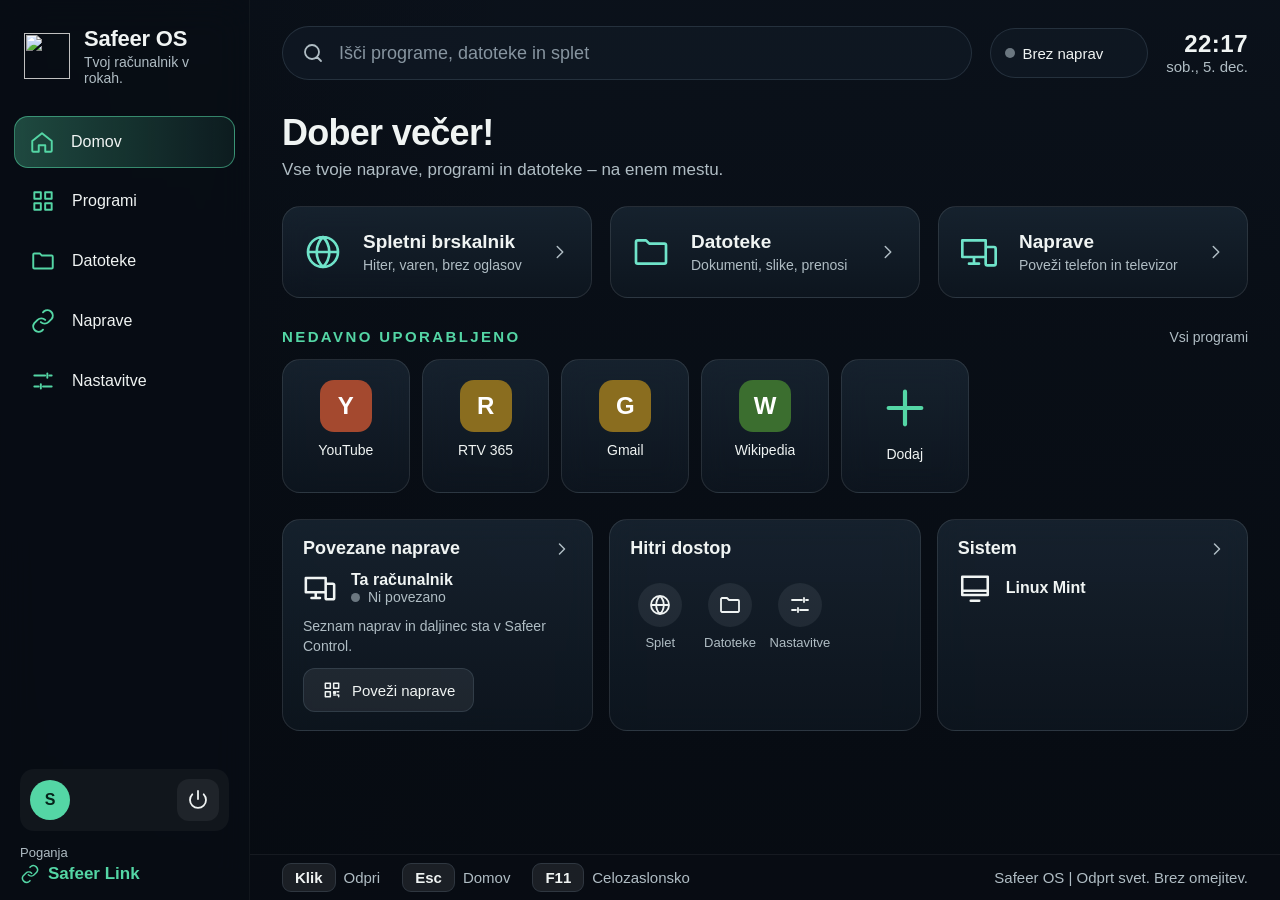
==== assets/os/index.html @ 9e91e218 "Safeer OS: samodejni preklop vhoda zvocne vrstice JBL (TV / Bluetooth) Dodatek (privzeto izklopljen," ====
<!DOCTYPE html>
<html lang="sl">
<head>
<meta charset="utf-8">
<meta http-equiv="Content-Security-Policy" content="default-src 'none'; img-src file: data:; style-src 'self' 'unsafe-inline'; script-src 'self'">
<title>Safeer OS</title>
<link rel="stylesheet" href="os.css">
</head>
<body>
<div id="ozadje"></div>
<div id="aplikacija">
  <aside id="stranska">
    <div class="znamka">
      <img src="znak.svg" alt="">
      <div><b>Safeer OS</b><span data-t="podnaslov"></span></div>
    </div>
    <nav id="meni">
      <button data-razdelek="domov" class="izbran"><svg data-ikona="domov"></svg><span data-t="domov"></span></button>
      <button data-razdelek="programi"><svg data-ikona="programi"></svg><span data-t="programi"></span></button>
      <button data-razdelek="datoteke"><svg data-ikona="mapa"></svg><span data-t="datoteke"></span></button>
      <button data-razdelek="naprave"><svg data-ikona="povezava"></svg><span data-t="naprave"></span></button>
      <button data-razdelek="nastavitve"><svg data-ikona="drsniki"></svg><span data-t="nastavitve"></span></button>
    </nav>
    <div class="stranska-dno">
      <div class="uporabnik">
        <div class="zacetnica" id="zacetnica">S</div>
        <div class="ime"><b id="imeUporabnika"></b><span id="imeRacunalnika"></span></div>
        <button class="gumb-ikona" id="gumbNapajanje" data-naslov="napajanje"><svg data-ikona="napajanje"></svg></button>
      </div>
      <div class="poganja"><span data-t="poganja"></span><b><svg data-ikona="povezava"></svg>Safeer Link</b></div>
    </div>
  </aside>

  <main id="glavno">
    <header id="vrh">
      <label class="iskanje">
        <svg data-ikona="isci"></svg>
        <input id="iskanje" type="text" autocomplete="off" spellcheck="false" data-ph="isci">
        <kbd data-t="tipkaj"></kbd>
      </label>
      <div class="presledek"></div>
      <button class="stanje" id="gumbStanje">
        <span id="stanjePovezava"><i class="pika siva"></i><span data-t="brezNaprav"></span></span>
        <span id="stanjeOmrezje"></span>
        <span id="stanjeZvok"></span>
        <span id="stanjeBaterija"></span>
      </button>
      <div class="ura"><b id="ura">--:--</b><span id="datum"></span></div>
    </header>

    <div id="vsebina">
      <!-- DOMOV -->
      <section class="razdelek viden" id="r-domov">
        <h1 id="pozdrav"></h1>
        <p data-t="pozdravPod"></p>
        <div class="velike">
          <button class="velika" id="kBrskalnik"><svg data-ikona="splet"></svg><div><b data-t="brskalnik"></b><span data-t="brskalnikPod"></span></div><svg class="puscica" data-ikona="desno"></svg></button>
          <button class="velika" data-pojdi="datoteke"><svg data-ikona="mapa"></svg><div><b data-t="datoteke"></b><span data-t="datotekePod"></span></div><svg class="puscica" data-ikona="desno"></svg></button>
          <button class="velika" data-pojdi="naprave"><svg data-ikona="naprave"></svg><div><b data-t="naprave"></b><span id="kNapravePod" data-t="napravePodNov"></span></div><svg class="puscica" data-ikona="desno"></svg></button>
        </div>
        <h2><span data-t="nedavnoUporabljeno"></span><button class="dodatno" data-pojdi="programi" data-t="vsiProgrami"></button></h2>
        <div class="vrsta-plosc" id="domaciProgrami"></div>
        <div id="blokOkna" hidden>
          <h2><span data-t="odprtoZdaj"></span></h2>
          <div class="okna" id="okna"></div>
        </div>
        <div class="plosce">
          <div class="plosca-dom">
            <button class="glava-plosce" data-pojdi="naprave"><b data-t="povezaneNaprave"></b><svg data-ikona="desno"></svg></button>
            <div class="vrstica-naprave"><svg data-ikona="naprave"></svg><div><b data-t="taRacunalnik"></b><span id="domNapravaStanje"><i class="pika siva"></i><span data-t="niPovezano"></span></span></div></div>
            <p class="drobno" id="domNapraveOpis" data-t="napraveVControl"></p>
            <button class="gumb" id="domControl"><svg data-ikona="qr"></svg><span id="domControlBesedilo" data-t="poveziNaprave"></span></button>
          </div>
          <div class="plosca-dom">
            <div class="glava-plosce"><b data-t="hitriDostop"></b></div>
            <div class="hitri" id="hitriDostop"></div>
          </div>
          <div class="plosca-dom">
            <button class="glava-plosce" data-pojdi="nastavitve"><b data-t="sistem"></b><svg data-ikona="desno"></svg></button>
            <div class="sistem-vrstica"><svg data-ikona="namizje"></svg><div><b id="sistemIme">Linux Mint</b><span id="sistemRacunalnik"></span></div></div>
            <dl class="sistem-podatki" id="sistemPodatki"></dl>
          </div>
        </div>
        <div id="blokNedavne" hidden>
          <h2><span data-t="nedavneDatoteke"></span><button class="dodatno" data-pojdi="datoteke" data-t="vseDatoteke"></button></h2>
          <div class="vrstice" id="nedavneDomov"></div>
        </div>
      </section>

      <!-- PROGRAMI -->
      <section class="razdelek" id="r-programi">
        <h1 data-t="programi"></h1>
        <p id="programiPod"></p>
        <div class="filtri" id="filtri"></div>
        <div class="mreza" id="vsiProgrami"></div>
      </section>

      <!-- DATOTEKE -->
      <section class="razdelek" id="r-datoteke">
        <h1 data-t="datoteke"></h1>
        <p data-t="datotekeOpis"></p>
        <div class="datoteke-postavitev">
          <div class="mape-seznam" id="mapeSeznam"></div>
          <div>
            <div class="drobtine" id="drobtine"></div>
            <div class="vrstice" id="vsebinaMape"></div>
          </div>
        </div>
      </section>

      <!-- NAPRAVE -->
      <section class="razdelek" id="r-naprave">
        <h1 data-t="naprave"></h1>
        <p data-t="napraveOpis"></p>
        <div class="panel">
          <h3><i class="pika siva" id="napravePika"></i><span id="napraveNaslov"></span></h3>
          <p id="napraveBesedilo"></p>
          <div class="gumbi-naprav">
            <button class="gumb glavni" id="gumbControl"><svg data-ikona="qr"></svg><span id="gumbControlBesedilo"></span></button>
            <button class="gumb" id="gumbNovaNaprava" hidden><svg data-ikona="plus"></svg><span data-t="poveziNovoNapravo"></span></button>
            <button class="gumb" id="gumbOdjava" hidden><svg data-ikona="odjava"></svg><span id="gumbOdjavaBesedilo"></span></button>
          </div>
        </div>
        <div class="hitre zaupanje" id="blokZaupanje" hidden>
          <button class="stikalo" id="stikaloZaupaj" role="switch" aria-checked="false"><svg data-ikona="scit"></svg><div><span data-t="zaupajRacunalniku"></span><small id="zaupajPod"></small></div><i></i></button>
        </div>
        <div class="zmoznosti">
          <div class="zmoznost"><svg data-ikona="poslji"></svg><span data-t="zmoznost1"></span></div>
          <div class="zmoznost"><svg data-ikona="zaslon"></svg><span data-t="zmoznost2"></span></div>
          <div class="zmoznost"><svg data-ikona="daljinec"></svg><span data-t="zmoznost3"></span></div>
          <div class="zmoznost"><svg data-ikona="programi"></svg><span data-t="zmoznost4"></span></div>
        </div>
      </section>

      <!-- OMREZJE (iz Nastavitev in iz vrstice stanja) -->
      <section class="razdelek" id="r-omrezje">
        <button class="gumb nazaj" id="gumbOmrezjeNazaj"><svg data-ikona="nazaj"></svg><span data-t="nastavitve"></span></button>
        <h1 data-t="o_omrezje"></h1>
        <p data-t="omrezjeOpis"></p>
        <h2 data-t="trenutnaPovezava"></h2>
        <div class="vrstice" id="omrezjeTrenutno"></div>
        <div class="hitre omrezje-stikala">
          <button class="stikalo" id="stikaloWifiOmrezje" role="switch" aria-checked="false"><svg data-ikona="wifi"></svg><div><span>Wi-Fi</span><small id="omrezjeStanje"></small></div><i></i></button>
        </div>
        <div id="blokWifi" hidden>
          <h2><span data-t="wifiOmrezja"></span><button class="dodatno" id="gumbOmrezjeOsvezi" data-t="osvezi"></button></h2>
          <div class="vrstice" id="omrezjaSeznam"></div>
        </div>
        <div id="blokShranjene" hidden>
          <h2 data-t="shranjenePovezave"></h2>
          <div class="vrstice" id="omrezjaShranjena"></div>
        </div>
        <button class="stikalo napredno" id="gumbOmrezjeNapredno" hidden><svg data-ikona="drsniki"></svg><div><span data-t="napredno"></span><small data-t="naprednoPod"></small></div></button>
      </section>

      <!-- ZVOK (iz Nastavitev, iz vrstice stanja in z desnim klikom na zvocnik v vrstici) -->
      <section class="razdelek" id="r-zvok">
        <button class="gumb nazaj" id="gumbZvokNazaj"><svg data-ikona="nazaj"></svg><span data-t="nastavitve"></span></button>
        <h1 data-t="m_sound"></h1>
        <p data-t="zvokOpis"></p>
        <h2 data-t="zvokIzhod"></h2>
        <div class="vrstice zvok-izbira" id="zvokIzhodi"></div>
        <div class="zvok-glasnost" id="zvokGlasnostIzhoda"></div>
        <div id="blokZvokLink">
          <h2><span data-t="zvokNaNapravi"></span></h2>
          <p class="drobno" data-t="zvokNaNapraviOpis"></p>
          <div class="vrstice zvok-izbira" id="zvokLink"></div>
          <div class="zvok-jbl" id="zvokJbl"></div>
        </div>
        <div id="blokZvokProgrami" hidden>
          <h2 data-t="zvokProgrami"></h2>
          <div class="vrstice" id="zvokProgrami"></div>
        </div>
        <div id="blokZvokVhod" hidden>
          <h2 data-t="zvokVhod"></h2>
          <div class="vrstice zvok-izbira" id="zvokVhodi"></div>
          <div class="zvok-glasnost" id="zvokGlasnostVhoda"></div>
        </div>
        <button class="stikalo napredno" id="gumbZvokNapredno" hidden><svg data-ikona="drsniki"></svg><div><span data-t="napredno"></span><small data-t="zvokNaprednoPod"></small></div></button>
      </section>

      <!-- NASTAVITVE -->
      <section class="razdelek" id="r-nastavitve">
        <h1 data-t="nastavitve"></h1>
        <p data-t="nastavitveOpis"></p>
        <h2 data-t="hitreNastavitve"></h2>
        <div class="hitre" id="hitreNastavitve"></div>
        <h2>Safeer OS</h2>
        <div class="hitre">
          <button class="stikalo" id="stikaloCelozaslonsko" role="switch" aria-checked="true"><svg data-ikona="celozaslonsko"></svg><div><span data-t="celozaslonsko"></span><small data-t="celozaslonskoPod"></small></div><i></i></button>
          <button class="stikalo" id="gumbNamizje"><svg data-ikona="namizje"></svg><div><span data-t="pokaziNamizje"></span><small data-t="pokaziNamizjePod"></small></div></button>
          <button class="stikalo" id="stikaloSamozagon" role="switch" aria-checked="false"><svg data-ikona="ponovno"></svg><div><span data-t="samozagon"></span><small data-t="samozagonPod"></small></div><i></i></button>
          <button class="stikalo" id="gumbNazajVMint"><svg data-ikona="odjava"></svg><div><span data-t="nazajVMint"></span><small data-t="nazajVMintPod"></small></div></button>
        </div>
        <div id="skupineNastavitev"></div>
        <p class="o-sistemu" id="oSistemu"></p>
      </section>
    </div>

    <footer id="noga">
      <span><kbd data-t="tipkaKlik"></kbd><span data-t="odpri"></span></span>
      <span><kbd>Esc</kbd><span data-t="domov"></span></span>
      <span><kbd>F11</kbd><span data-t="celozaslonsko"></span></span>
      <span class="podpis" data-t="podpis"></span>
    </footer>
  </main>
</div>

<!-- Iskanje -->
<div class="sloj" id="slojIskanje"><div class="tancica"></div><div class="plosca zadetki" id="zadetki"></div></div>
<!-- Hitre nastavitve -->
<div class="sloj" id="slojHitro"><div class="tancica"></div><div class="plosca" id="hitro"></div></div>
<!-- Napajanje -->
<div class="sloj" id="slojNapajanje"><div class="tancica"></div><div class="plosca" id="napajanje"></div></div>
<!-- Dodaj spletno aplikacijo -->
<div class="sloj" id="slojDodaj"><div class="tancica"></div>
  <form class="plosca" id="obrazecDodaj">
    <h3 data-t="dodajSpletno"></h3>
    <input id="dodajIme" data-ph="imeAplikacije" maxlength="40">
    <input id="dodajNaslov" data-ph="naslovAplikacije" maxlength="300">
    <p class="drobno" data-t="dodajNamig"></p>
    <div class="gumbi"><button type="button" class="gumb" id="dodajPreklici" data-t="preklici"></button><button type="submit" class="gumb glavni" data-t="dodaj"></button></div>
  </form>
</div>
<!-- Nazaj v Linux Mint -->
<div class="sloj" id="slojMint"><div class="tancica"></div>
  <div class="plosca">
    <h3 data-t="nazajVMint"></h3>
    <p class="drobno" data-t="nazajOpis"></p>
    <div class="gumbi">
      <button type="button" class="gumb" id="mintPreklici" data-t="preklici"></button>
      <button type="button" class="gumb" id="mintZaStalno" data-t="zaStalno"></button>
      <button type="button" class="gumb glavni" id="mintSamoTokrat" data-t="samoTokrat"></button>
    </div>
  </div>
</div>
<div id="obvestilo"></div>
<script src="besedila.js"></script>
<script src="os.js"></script>
</body>
</html>
---- assets/os/os.css ----
/* Safeer OS za racunalnik - isti videz kot Safeer OS na televizorju (temno, meta zelena). */
:root {
  --ozadje: #090d15;
  --stranska: rgba(9, 13, 21, .86);
  --kartica: rgba(17, 25, 36, .78);
  --kartica-poudarek: rgba(27, 42, 51, .92);
  --rob: rgba(120, 140, 160, .22);
  --besedilo: #f0f4f3;
  --medlo: #b0bdc4;
  --zelena: #54d6a5;
  --zelena-temna: #06231a;
  --rdeca: #ff6b6b;
  --polmer: 18px;
  --senca: 0 18px 40px rgba(0, 0, 0, .35);
}
* { box-sizing: border-box; }
html, body { margin: 0; height: 100%; overflow: hidden; }
body {
  background: var(--ozadje);
  color: var(--besedilo);
  font-family: "Inter", "Ubuntu", "Noto Sans", "Cantarell", sans-serif;
  font-size: 16px;
  -webkit-user-select: none;
  user-select: none;
}
button { font: inherit; color: inherit; background: none; border: 0; padding: 0; cursor: pointer; }
input { font: inherit; color: inherit; }
svg { width: 24px; height: 24px; fill: none; stroke: currentColor; stroke-width: 1.8; stroke-linecap: round; stroke-linejoin: round; flex: none; }
:focus-visible { outline: 2px solid var(--zelena); outline-offset: 2px; }

/* Ozadje: slika namizja uporabnika pod temno tancico, da je vse berljivo. */
#ozadje {
  position: fixed; inset: 0; background: #0d1520 center / cover no-repeat;
  transform: scale(1.02);
}
#ozadje::after {
  content: ""; position: absolute; inset: 0;
  background: linear-gradient(100deg, rgba(9, 13, 21, .92) 0%, rgba(9, 13, 21, .72) 45%, rgba(9, 13, 21, .6) 100%);
}

#aplikacija { position: relative; display: grid; grid-template-columns: 300px 1fr; height: 100vh; }

/* ------------------------------------------------------------------ levi meni */
#stranska {
  display: flex; flex-direction: column; padding: 34px 22px 22px;
  background: var(--stranska); border-right: 1px solid rgba(255, 255, 255, .04);
}
.znamka { display: flex; gap: 14px; align-items: center; padding: 0 10px 30px; }
.znamka img { width: 56px; height: 56px; }
.znamka b { display: block; font-size: 26px; letter-spacing: -.01em; }
.znamka span { display: block; color: var(--medlo); font-size: 14px; margin-top: 2px; }
nav { display: flex; flex-direction: column; gap: 6px; }
nav button {
  display: flex; align-items: center; gap: 16px; padding: 14px 18px; border-radius: 14px;
  font-size: 18px; color: var(--besedilo); border: 2px solid transparent; text-align: left;
}
nav button svg { color: var(--zelena); width: 26px; height: 26px; }
nav button:hover { background: rgba(255, 255, 255, .05); }
nav button.izbran { background: var(--kartica-poudarek); border-color: var(--zelena); }
.stranska-dno { margin-top: auto; display: flex; flex-direction: column; gap: 14px; padding: 0 6px; }
.uporabnik { display: flex; align-items: center; gap: 12px; padding: 10px; border-radius: 14px; background: rgba(255, 255, 255, .04); }
.uporabnik .zacetnica {
  width: 40px; height: 40px; border-radius: 50%; display: grid; place-items: center;
  background: var(--zelena); color: var(--zelena-temna); font-weight: 700;
}
.uporabnik .ime { flex: 1; min-width: 0; }
.uporabnik .ime b { display: block; font-size: 15px; overflow: hidden; text-overflow: ellipsis; white-space: nowrap; }
.uporabnik .ime span { display: block; font-size: 12px; color: var(--medlo); overflow: hidden; text-overflow: ellipsis; white-space: nowrap; }
.gumb-ikona {
  width: 42px; height: 42px; border-radius: 12px; display: grid; place-items: center;
  background: rgba(255, 255, 255, .06);
}
.gumb-ikona:hover { background: rgba(255, 255, 255, .12); }
.poganja { color: var(--medlo); font-size: 13px; }
.poganja b { display: flex; align-items: center; gap: 8px; color: var(--zelena); font-size: 17px; margin-top: 4px; }
.poganja svg { width: 20px; height: 20px; }

/* ------------------------------------------------------------------ glavni del */
#glavno { display: flex; flex-direction: column; min-width: 0; min-height: 0; }
#vrh { display: flex; align-items: center; gap: 18px; padding: 26px 48px 10px; }
.iskanje {
  flex: 1 1 auto; max-width: 760px; display: flex; align-items: center; gap: 12px; height: 54px; padding: 0 18px;
  border-radius: 27px; background: rgba(17, 25, 36, .82); border: 1px solid var(--rob);
}
.iskanje:focus-within { border-color: var(--zelena); }
.iskanje svg { color: var(--medlo); }
.iskanje input { flex: 1; background: none; border: 0; outline: 0; font-size: 18px; min-width: 0; }
.iskanje input::placeholder { color: #8795a0; }
.iskanje kbd { color: #7f8c96; font-size: 12px; font-family: inherit; border: 1px solid var(--rob); border-radius: 6px; padding: 2px 6px; }
.presledek { display: none; }
#vrh .stanje { margin-left: auto; }
.stanje {
  display: flex; align-items: center; gap: 14px; height: 50px; padding: 0 18px; border-radius: 25px;
  background: rgba(17, 25, 36, .82); border: 1px solid var(--rob); font-size: 15px;
}
.stanje:hover { border-color: var(--zelena); }
.stanje span { display: flex; align-items: center; gap: 7px; white-space: nowrap; }
.stanje svg { width: 20px; height: 20px; color: var(--zelena); }
.stanje .pika { width: 10px; height: 10px; border-radius: 50%; background: var(--zelena); }
.stanje .pika.siva { background: #6b7780; }
.ura { text-align: right; line-height: 1.15; min-width: 120px; }
.ura b { display: block; font-size: 30px; font-weight: 700; letter-spacing: .02em; }
.ura span { color: var(--medlo); font-size: 15px; }

#vsebina { flex: 1; overflow-y: auto; padding: 14px 48px 36px; scroll-behavior: smooth; }
#vsebina::-webkit-scrollbar { width: 10px; }
#vsebina::-webkit-scrollbar-thumb { background: rgba(255, 255, 255, .12); border-radius: 5px; }
.razdelek { display: none; animation: pojav .18s ease-out; }
.razdelek.viden { display: block; }
@keyframes pojav { from { opacity: 0; transform: translateY(6px); } to { opacity: 1; transform: none; } }

h1 { font-size: 46px; margin: 8px 0 6px; letter-spacing: -.02em; }
h1 + p { color: var(--medlo); font-size: 20px; margin: 0 0 26px; }
h2 {
  font-size: 15px; letter-spacing: .16em; text-transform: uppercase; color: var(--zelena);
  margin: 30px 0 14px; font-weight: 600; display: flex; align-items: center; gap: 12px;
}
h2 .dodatno { margin-left: auto; letter-spacing: 0; text-transform: none; font-size: 14px; color: var(--medlo); font-weight: 400; }
h2 .dodatno:hover { color: var(--besedilo); }

/* Velike kartice (kot na televizorju) */
.velike { display: grid; grid-template-columns: repeat(3, minmax(0, 1fr)); gap: 18px; }
.velika {
  display: flex; align-items: center; gap: 20px; padding: 24px 26px; min-height: 112px; text-align: left;
  border-radius: var(--polmer); background: var(--kartica); border: 1px solid var(--rob);
  backdrop-filter: blur(6px);
}
.velika:hover, .velika:focus-visible { background: var(--kartica-poudarek); border-color: var(--zelena); outline: 0; }
.velika svg { width: 52px; height: 52px; color: var(--zelena); stroke-width: 1.6; }
.velika div { flex: 1; min-width: 0; }
.velika b { display: block; font-size: 23px; }
.velika span { display: block; color: var(--medlo); font-size: 16px; margin-top: 4px; }
.velika .puscica { width: 22px; height: 22px; color: var(--medlo); }

/* Ploscice programov */
.mreza { display: grid; grid-template-columns: repeat(auto-fill, minmax(150px, 1fr)); gap: 14px; }
.ploscica {
  position: relative; display: flex; flex-direction: column; align-items: center; justify-content: center; gap: 12px;
  height: 150px; padding: 14px 10px; border-radius: var(--polmer); background: var(--kartica); border: 1px solid var(--rob);
  text-align: center;
}
.ploscica:hover, .ploscica:focus-visible { background: var(--kartica-poudarek); border-color: var(--zelena); outline: 0; }
.ploscica img, .ploscica .crka { width: 64px; height: 64px; }
.ploscica .crka {
  display: grid; place-items: center; border-radius: 16px; font-size: 30px; font-weight: 700; color: #fff;
}
.ploscica .ime {
  font-size: 15px; line-height: 1.25; max-width: 100%; overflow: hidden; display: -webkit-box;
  -webkit-line-clamp: 2; -webkit-box-orient: vertical;
}
.ploscica .pripni {
  position: absolute; top: 8px; right: 8px; width: 30px; height: 30px; border-radius: 9px;
  display: none; place-items: center; background: rgba(0, 0, 0, .35); color: var(--medlo);
}
.ploscica .pripni svg { width: 17px; height: 17px; }
.ploscica:hover .pripni { display: grid; }
.ploscica .pripni.pripet { display: grid; color: var(--zelena); }
.ploscica .pripni.pripet svg { fill: currentColor; }
.ploscica .pripni:hover { color: var(--besedilo); background: rgba(0, 0, 0, .55); }
.ploscica.dodaj svg { width: 56px; height: 56px; color: var(--zelena); }
.ploscica .odstrani { position: absolute; top: 8px; right: 8px; display: none; }
.ploscica:hover .odstrani { display: grid; }

/* Odprta okna */
.okna { display: flex; gap: 12px; overflow-x: auto; padding-bottom: 6px; }
.okno {
  display: flex; align-items: center; gap: 12px; min-width: 240px; max-width: 320px; padding: 12px 14px;
  border-radius: 14px; background: var(--kartica); border: 1px solid var(--rob); text-align: left;
}
.okno:hover { border-color: var(--zelena); background: var(--kartica-poudarek); }
.okno img, .okno .crka { width: 36px; height: 36px; border-radius: 8px; flex: none; }
.okno .crka { display: grid; place-items: center; background: #26394a; font-weight: 700; }
.okno div { flex: 1; min-width: 0; }
.okno b { display: block; font-size: 15px; white-space: nowrap; overflow: hidden; text-overflow: ellipsis; }
.okno span { display: block; font-size: 13px; color: var(--medlo); white-space: nowrap; overflow: hidden; text-overflow: ellipsis; }
.okno .zapri { width: 30px; height: 30px; border-radius: 8px; display: grid; place-items: center; color: var(--medlo); }
.okno .zapri:hover { background: rgba(255, 107, 107, .2); color: var(--rdeca); }
.okno .zapri svg { width: 18px; height: 18px; }

/* Seznam datotek */
.vrstice { display: flex; flex-direction: column; gap: 6px; }
.vrstica {
  display: flex; align-items: center; gap: 14px; padding: 11px 16px; border-radius: 12px; text-align: left;
  background: var(--kartica); border: 1px solid transparent;
}
.vrstica:hover, .vrstica:focus-visible { border-color: var(--zelena); background: var(--kartica-poudarek); outline: 0; }
.vrstica svg { color: var(--zelena); }
.vrstica .ime { flex: 1; min-width: 0; overflow: hidden; text-overflow: ellipsis; white-space: nowrap; }
.vrstica .pod { color: var(--medlo); font-size: 14px; white-space: nowrap; }
.vrstica .pod.pot { max-width: 40%; overflow: hidden; text-overflow: ellipsis; }
.datoteke-postavitev { display: grid; grid-template-columns: 250px 1fr; gap: 22px; align-items: start; }
.mape-seznam { display: flex; flex-direction: column; gap: 4px; position: sticky; top: 0; }
.mape-seznam button { display: flex; align-items: center; gap: 12px; padding: 11px 14px; border-radius: 12px; text-align: left; }
.mape-seznam button:hover { background: rgba(255, 255, 255, .06); }
.mape-seznam button.izbran { background: var(--kartica-poudarek); color: var(--zelena); }
.mape-seznam svg { color: var(--zelena); }
.drobtine { display: flex; align-items: center; gap: 6px; flex-wrap: wrap; margin-bottom: 14px; }
.drobtine button { padding: 6px 10px; border-radius: 8px; color: var(--medlo); }
.drobtine button:hover { background: rgba(255, 255, 255, .06); color: var(--besedilo); }
.drobtine button:last-of-type { color: var(--besedilo); font-weight: 600; }
.drobtine .loc { color: #5d6a74; }
.drobtine .desno { margin-left: auto; display: flex; gap: 8px; }
.gumb {
  display: inline-flex; align-items: center; gap: 10px; height: 44px; padding: 0 18px; border-radius: 12px;
  background: rgba(255, 255, 255, .07); border: 1px solid var(--rob); font-size: 15px;
}
.gumb:hover { border-color: var(--zelena); }
.gumb.glavni { background: var(--zelena); color: var(--zelena-temna); border-color: var(--zelena); font-weight: 600; }
.gumb.glavni:hover { filter: brightness(1.08); }
.gumb svg { width: 20px; height: 20px; }
.prazno { color: var(--medlo); padding: 26px 4px; }

/* Filtri (skupine programov) */
.filtri { display: flex; gap: 8px; flex-wrap: wrap; margin: 4px 0 20px; }
.filtri button { padding: 9px 16px; border-radius: 20px; background: rgba(255, 255, 255, .06); border: 1px solid transparent; font-size: 15px; }
.filtri button:hover { border-color: var(--rob); }
.filtri button.izbran { background: var(--zelena); color: var(--zelena-temna); font-weight: 600; }
.filtri button span { opacity: .65; margin-left: 6px; }

/* Naprave */
.panel {
  padding: 30px 32px; border-radius: 22px; background: var(--kartica); border: 1px solid var(--rob); max-width: 980px;
}
.panel h3 { font-size: 28px; margin: 0 0 10px; display: flex; align-items: center; gap: 14px; }
.panel h3 .pika { width: 14px; height: 14px; border-radius: 50%; background: var(--zelena); box-shadow: 0 0 0 6px rgba(84, 214, 165, .15); }
.panel h3 .pika.siva { background: #6b7780; box-shadow: none; }
.panel p { color: var(--medlo); font-size: 17px; line-height: 1.5; margin: 0 0 22px; max-width: 760px; }
.zmoznosti { display: grid; grid-template-columns: repeat(2, minmax(0, 1fr)); gap: 12px; margin: 22px 0 0; max-width: 980px; }
.zmoznost { display: flex; align-items: center; gap: 14px; padding: 16px 18px; border-radius: 14px; background: rgba(17, 25, 36, .6); border: 1px solid var(--rob); }
.zmoznost svg { color: var(--zelena); width: 30px; height: 30px; }

/* Nastavitve */
.hitre { display: grid; grid-template-columns: repeat(2, minmax(0, 1fr)); gap: 14px; max-width: 1100px; }
.drsnik {
  display: flex; align-items: center; gap: 16px; padding: 18px 20px; border-radius: 16px; background: var(--kartica); border: 1px solid var(--rob);
}
.drsnik svg { color: var(--zelena); }
.drsnik label { min-width: 150px; }
.drsnik input[type=range] { flex: 1; accent-color: var(--zelena); height: 6px; }
.drsnik output { width: 48px; text-align: right; color: var(--medlo); }
.stikalo {
  display: flex; align-items: center; gap: 16px; padding: 18px 20px; border-radius: 16px; background: var(--kartica);
  border: 1px solid var(--rob); text-align: left; width: 100%;
}
.stikalo:hover { border-color: var(--zelena); }
.stikalo svg { color: var(--zelena); }
.stikalo div { flex: 1; }
.stikalo small { display: block; color: var(--medlo); font-size: 14px; margin-top: 3px; }
.stikalo i {
  width: 50px; height: 28px; border-radius: 14px; background: #3a4650; position: relative; flex: none; transition: background .15s;
}
.stikalo i::after {
  content: ""; position: absolute; top: 3px; left: 3px; width: 22px; height: 22px; border-radius: 50%; background: #fff; transition: left .15s;
}
.stikalo[aria-checked=true] i { background: var(--zelena); }
.stikalo[aria-checked=true] i::after { left: 25px; }
.nastavitve-mreza { display: grid; grid-template-columns: repeat(auto-fill, minmax(210px, 1fr)); gap: 12px; }
.nastavitev {
  display: flex; align-items: center; gap: 14px; padding: 16px 18px; border-radius: 14px; background: var(--kartica);
  border: 1px solid var(--rob); text-align: left; min-height: 64px;
}
.nastavitev:hover, .nastavitev:focus-visible { border-color: var(--zelena); background: var(--kartica-poudarek); outline: 0; }
.nastavitev svg { color: var(--zelena); }
.o-sistemu { color: var(--medlo); margin-top: 30px; font-size: 14px; }

/* Noga */
#noga {
  display: flex; align-items: center; gap: 22px; padding: 14px 48px; border-top: 1px solid rgba(255, 255, 255, .06);
  background: rgba(9, 13, 21, .7); color: var(--medlo); font-size: 15px;
}
#noga kbd {
  font-family: inherit; color: var(--besedilo); font-weight: 600; padding: 5px 12px; margin-right: 8px;
  border-radius: 9px; background: rgba(255, 255, 255, .08); border: 1px solid var(--rob);
}
#noga .podpis { margin-left: auto; }

/* Prekrivni sloji: iskanje, hitre nastavitve, napajanje */
.sloj { position: fixed; inset: 0; display: none; z-index: 10; }
.sloj.viden { display: block; }
.sloj .tancica { position: absolute; inset: 0; background: rgba(4, 7, 12, .55); }
.plosca {
  position: absolute; background: rgba(14, 21, 31, .97); border: 1px solid var(--rob); border-radius: 20px;
  box-shadow: var(--senca); padding: 20px;
}
#slojIskanje .plosca { left: 348px; top: 92px; width: min(760px, calc(100vw - 400px)); max-height: calc(100vh - 140px); overflow-y: auto; padding: 14px; }
.zadetki h4 { margin: 12px 8px 8px; font-size: 13px; letter-spacing: .12em; text-transform: uppercase; color: var(--zelena); }
.zadetek {
  display: flex; align-items: center; gap: 14px; width: 100%; padding: 10px 12px; border-radius: 12px; text-align: left;
}
.zadetek img, .zadetek .crka { width: 36px; height: 36px; border-radius: 8px; flex: none; }
.zadetek .crka { display: grid; place-items: center; font-weight: 700; }
.zadetek svg { color: var(--zelena); width: 28px; height: 28px; margin: 0 4px; }
.zadetek > div:not(.crka) { flex: 1; min-width: 0; }
.zadetek b { display: block; font-weight: 500; white-space: nowrap; overflow: hidden; text-overflow: ellipsis; }
.zadetek span { display: block; color: var(--medlo); font-size: 13px; white-space: nowrap; overflow: hidden; text-overflow: ellipsis; }
.zadetek:hover, .zadetek.aktiven { background: var(--kartica-poudarek); }
.zadetek.aktiven { box-shadow: inset 3px 0 0 var(--zelena); }
#slojHitro .plosca { right: 48px; top: 92px; width: 420px; display: flex; flex-direction: column; gap: 12px; }
#slojHitro .drsnik, #slojHitro .stikalo { padding: 14px 16px; }
#slojHitro .drsnik label { min-width: 0; display: none; }
.hitro-mreza { display: grid; grid-template-columns: 1fr 1fr; gap: 10px; }
.hitro-mreza .stikalo { flex-direction: column; align-items: flex-start; gap: 8px; }
.hitro-mreza .stikalo i { position: absolute; right: 14px; top: 14px; }
.hitro-mreza .stikalo { position: relative; }
#slojNapajanje .plosca { left: 22px; bottom: 90px; width: 300px; padding: 10px; }
#slojNapajanje button { display: flex; align-items: center; gap: 14px; width: 100%; padding: 13px 14px; border-radius: 12px; text-align: left; font-size: 16px; }
#slojNapajanje button:hover { background: var(--kartica-poudarek); }
#slojNapajanje button svg { color: var(--zelena); }
#slojNapajanje button.potrdi { background: rgba(255, 107, 107, .16); color: #ffb3b3; }
#slojNapajanje button.potrdi svg { color: var(--rdeca); }
#slojDodaj .plosca { left: 50%; top: 50%; transform: translate(-50%, -50%); width: 480px; }
#slojDodaj h3 { margin: 4px 0 16px; font-size: 22px; }
#slojDodaj input {
  width: 100%; height: 48px; padding: 0 14px; margin-bottom: 12px; border-radius: 12px; border: 1px solid var(--rob);
  background: rgba(255, 255, 255, .05); outline: 0; font-size: 16px; -webkit-user-select: text; user-select: text;
}
#slojDodaj input:focus { border-color: var(--zelena); }
#slojDodaj .gumbi { display: flex; justify-content: flex-end; gap: 10px; margin-top: 6px; }

#obvestilo {
  position: fixed; left: 50%; bottom: 80px; transform: translateX(-50%) translateY(20px); opacity: 0; pointer-events: none;
  padding: 14px 22px; border-radius: 14px; background: rgba(14, 21, 31, .97); border: 1px solid var(--zelena);
  box-shadow: var(--senca); transition: opacity .2s, transform .2s; z-index: 20;
}
#obvestilo.viden { opacity: 1; transform: translateX(-50%); }

/* Manjsi zasloni (1366 x 768 ...) */
@media (max-width: 1500px) {
  #aplikacija { grid-template-columns: 250px 1fr; }
  #stranska { padding: 26px 14px 16px; }
  .znamka img { width: 46px; height: 46px; }
  .znamka b { font-size: 22px; }
  nav button { font-size: 16px; padding: 12px 14px; }
  #vrh, #vsebina, #noga { padding-left: 32px; padding-right: 32px; }
  h1 { font-size: 36px; }
  h1 + p { font-size: 17px; }
  .velika { padding: 18px 20px; min-height: 92px; }
  .velika svg { width: 40px; height: 40px; }
  .velika b { font-size: 19px; }
  .velika span { font-size: 14px; }
  .mreza { grid-template-columns: repeat(auto-fill, minmax(130px, 1fr)); }
  .ploscica { height: 130px; }
  .ploscica img, .ploscica .crka { width: 52px; height: 52px; }
  #slojIskanje .plosca { left: 282px; }
  .ura b { font-size: 24px; }
}
@media (max-width: 1300px) {
  .iskanje kbd, #stanjeOmrezje > span { display: none; }
  .stanje { gap: 10px; padding: 0 14px; }
  .ura { min-width: 0; }
}
@media (max-width: 1100px) {
  .velike { grid-template-columns: 1fr; }
  .hitre, .zmoznosti { grid-template-columns: 1fr; }
  .datoteke-postavitev { grid-template-columns: 1fr; }
  .mape-seznam { position: static; flex-direction: row; flex-wrap: wrap; }
}

/* ------------------------------------------------------------------ nov izgled (predloga TV / tablica) */
#ozadje::after {
  background:
    linear-gradient(180deg, rgba(6, 10, 16, .35) 0%, rgba(6, 10, 16, .62) 38%, rgba(6, 10, 16, .88) 100%),
    linear-gradient(90deg, rgba(6, 10, 16, .55) 0%, rgba(6, 10, 16, 0) 40%);
}
#stranska { background: rgba(8, 13, 21, .78); backdrop-filter: blur(18px); }
nav button.izbran {
  background: linear-gradient(90deg, rgba(84, 214, 165, .30), rgba(84, 214, 165, .08));
  border: 1px solid rgba(84, 214, 165, .55);
}
.velika, .ploscica, .plosca-dom, .okno, .vrstica, .nastavitev, .drsnik, .stikalo, .panel, .zmoznost {
  background: linear-gradient(180deg, rgba(30, 46, 60, .62), rgba(16, 26, 36, .62));
  border-color: rgba(255, 255, 255, .10);
  backdrop-filter: blur(14px);
}
.velika svg { color: #6fe3c9; }
.vrsta-plosc {
  display: grid; grid-template-columns: repeat(auto-fill, minmax(116px, 1fr)); grid-auto-rows: 0; grid-template-rows: auto;
  column-gap: 12px; row-gap: 0; overflow: hidden;
}
.vrsta-plosc .ploscica { height: 124px; gap: 10px; }
.vrsta-plosc .ploscica img, .vrsta-plosc .ploscica .crka { width: 52px; height: 52px; }
.vrsta-plosc .ploscica .crka { font-size: 24px; border-radius: 14px; }
.vrsta-plosc .ploscica .ime { font-size: 14px; }
.plosce { display: grid; grid-template-columns: repeat(3, minmax(0, 1fr)); gap: 16px; margin-top: 26px; }
.plosca-dom { padding: 18px 20px; border-radius: var(--polmer); border: 1px solid rgba(255, 255, 255, .10); display: flex; flex-direction: column; gap: 12px; }
.glava-plosce { display: flex; align-items: center; justify-content: space-between; text-align: left; font-size: 18px; }
.glava-plosce svg { width: 20px; height: 20px; color: var(--medlo); }
button.glava-plosce:hover svg { color: var(--zelena); }
.vrstica-naprave, .sistem-vrstica { display: flex; align-items: center; gap: 14px; }
.vrstica-naprave svg, .sistem-vrstica svg { width: 34px; height: 34px; color: var(--besedilo); }
.vrstica-naprave b, .sistem-vrstica b { display: block; font-weight: 600; }
.vrstica-naprave span span, .sistem-vrstica span { font-size: 14px; color: var(--medlo); }
#domNapravaStanje { display: flex; align-items: center; gap: 8px; font-size: 14px; color: var(--medlo); }
.pika { display: inline-block; width: 9px; height: 9px; border-radius: 50%; background: var(--zelena); flex: none; }
.pika.siva { background: #6b7780; }
.drobno { color: var(--medlo); font-size: 14px; margin: 0; line-height: 1.4; }
.plosca-dom .gumb { align-self: flex-start; }
.hitri { display: grid; grid-template-columns: repeat(4, minmax(0, 1fr)); gap: 10px; }
.hiter { display: flex; flex-direction: column; align-items: center; gap: 8px; padding: 12px 4px; border-radius: 14px; font-size: 13px; color: var(--medlo); text-align: center; }
.hiter svg { width: 44px; height: 44px; padding: 10px; border-radius: 50%; background: rgba(255, 255, 255, .07); color: var(--besedilo); }
.hiter:hover svg, .hiter:focus-visible svg { background: rgba(84, 214, 165, .22); color: var(--zelena); }
.hiter:hover { color: var(--besedilo); }
.sistem-podatki { display: grid; grid-template-columns: auto 1fr; gap: 8px 16px; margin: 0; font-size: 14px; }
.sistem-podatki dt { color: var(--medlo); }
.sistem-podatki dd { margin: 0; display: flex; align-items: center; gap: 8px; min-width: 0; overflow: hidden; white-space: nowrap; text-overflow: ellipsis; }
#slojDodaj .drobno { margin: 0 0 10px; }
@media (max-width: 1100px) { .plosce { grid-template-columns: 1fr; } }
.vrsta-plosc .ploscica { justify-content: flex-start; padding-top: 20px; }
#vsebina { overflow-x: hidden; }
.datoteke-postavitev > div { min-width: 0; }
.vrsta-plosc .ploscica { height: 134px; }

.zaupanje { margin-top: 16px; max-width: 980px; }
#slojMint .plosca { left: 50%; top: 50%; transform: translate(-50%, -50%); width: 560px; max-width: calc(100vw - 32px); }
#slojMint h3 { margin: 4px 0 10px; font-size: 22px; }
#slojMint .drobno { font-size: 15px; margin-bottom: 18px; }
#slojMint .gumbi { display: flex; justify-content: flex-end; gap: 10px; flex-wrap: wrap; }

/* Namizni nacin: spodaj je Safeerjeva vrstica, noga s tipkami ni potrebna. */
body.namizje #noga { display: none; }
/* Omrezje */
.gumb.nazaj { margin: 6px 0 4px; height: 38px; }
.omrezje-stikala { margin-top: 16px; max-width: 1100px; }
.vrstica.omrezje .signal svg { color: var(--medlo); }
.vrstica.omrezje .signal.s3 svg, .vrstica.omrezje.povezano .signal svg { color: var(--zelena); }
.vrstica.omrezje .signal.s1 svg { opacity: .55; }
.vrstica .dejanja { display: flex; align-items: center; gap: 8px; flex: none; }
.vrstica .dejanja .gumb { height: 36px; padding: 0 14px; font-size: 14px; }
.vrstica .dejanja .gumb.opozorilo { border-color: var(--rdeca); color: #ffb3b3; }
.vrstica .znacka { color: var(--zelena); font-size: 13px; padding: 4px 10px; border: 1px solid rgba(84, 214, 165, .4); border-radius: 12px; }
.vrstica .kljucavnica { width: 15px; height: 15px; color: var(--medlo); vertical-align: -2px; }
.vnosGesla { height: 36px; width: 220px; padding: 0 12px; border-radius: 10px; border: 1px solid var(--rob); background: rgba(255,255,255,.06); outline: 0; -webkit-user-select: text; user-select: text; }
.vnosGesla:focus { border-color: var(--zelena); }
.stikalo.napredno { margin-top: 24px; max-width: 540px; }
div.vrstica { cursor: default; }
.gumbi-naprav { display: flex; gap: 10px; flex-wrap: wrap; }
.gumb.opozorilo { border-color: var(--rdeca); color: #ffb3b3; }

/* Zvok */
.zvok-izbira .vrstica { cursor: pointer; }
.zvok-izbira .vrstica.izbran { border-color: var(--zelena); background: var(--kartica-poudarek); }
.zvok-izbira .vrstica .besedilo { flex: 1; min-width: 0; }
.zvok-izbira .vrstica .besedilo b { display: block; font-weight: 600; overflow: hidden; text-overflow: ellipsis; white-space: nowrap; }
.zvok-izbira .vrstica .besedilo small { display: block; color: var(--medlo); font-size: 13px; overflow: hidden; text-overflow: ellipsis; white-space: nowrap; }
.zvok-glasnost { display: flex; gap: 10px; align-items: stretch; margin: 10px 0 4px; max-width: 1100px; }
.zvok-glasnost .drsnik { flex: 1; }
.zvok-glasnost .gumb-utisaj, .program .gumb-utisaj { width: 56px; border-radius: 16px; background: var(--kartica); border: 1px solid var(--rob); display: grid; place-items: center; color: var(--zelena); }
.zvok-glasnost .gumb-utisaj.utisan, .program .gumb-utisaj.utisan { color: var(--rdeca); border-color: rgba(255, 107, 107, .5); }
.zvok-glasnost .gumb-utisaj:hover, .program .gumb-utisaj:hover { border-color: var(--zelena); }
.vrstica.program { flex-wrap: wrap; gap: 10px 14px; }
.vrstica.program .crka { width: 34px; height: 34px; border-radius: 10px; display: grid; place-items: center; background: rgba(84, 214, 165, .16); color: var(--zelena); font-weight: 700; flex: none; }
.vrstica.program .besedilo { flex: 1 1 200px; min-width: 0; }
.vrstica.program .besedilo b { display: block; font-weight: 600; }
.vrstica.program .besedilo small { display: block; color: var(--medlo); font-size: 13px; overflow: hidden; text-overflow: ellipsis; white-space: nowrap; }
.vrstica.program input[type=range] { flex: 1 1 220px; accent-color: var(--zelena); }
.vrstica.program output { width: 48px; text-align: right; color: var(--medlo); }
.vrstica.program .gumb-utisaj { width: 40px; height: 36px; border-radius: 10px; }
.vrstica.program select { height: 36px; border-radius: 10px; background: rgba(255, 255, 255, .07); color: var(--besedilo); border: 1px solid var(--rob); padding: 0 10px; max-width: 260px; font: inherit; font-size: 14px; }
.vrstica.program.tiho { opacity: .6; }
#r-zvok .drobno { color: var(--medlo); margin: -4px 0 12px; max-width: 900px; }
.zvok-jbl { margin-top: 10px; max-width: 1100px; }
.zvok-jbl .stikalo { width: 100%; }
.vrstica .znacka.tece { animation: utrip 1.6s ease-in-out infinite; }
@keyframes utrip { 50% { opacity: .55; } }
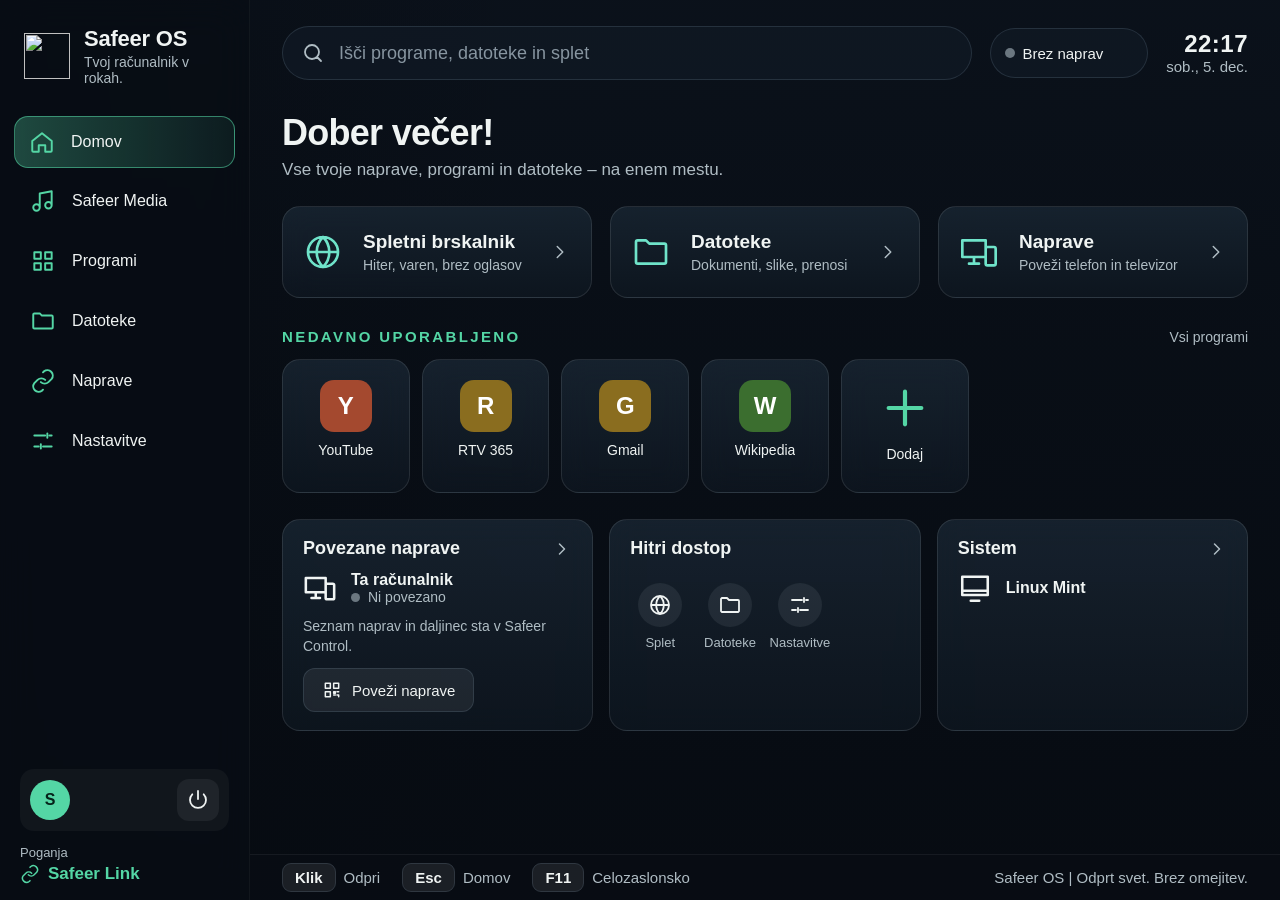
==== commit 6d29f540: "RC1: Safeer Media na Safeer OS (Linux), Nadaljuj na, Continuity/Workspace/Media Sync, igralni plosek" ====
--- a/assets/os/index.html
+++ b/assets/os/index.html
@@ -16,6 +16,7 @@
     </div>
     <nav id="meni">
       <button data-razdelek="domov" class="izbran"><svg data-ikona="domov"></svg><span data-t="domov"></span></button>
+      <button data-razdelek="media"><svg data-ikona="glasba"></svg><span>Safeer Media</span></button>
       <button data-razdelek="programi"><svg data-ikona="programi"></svg><span data-t="programi"></span></button>
       <button data-razdelek="datoteke"><svg data-ikona="mapa"></svg><span data-t="datoteke"></span></button>
       <button data-razdelek="naprave"><svg data-ikona="povezava"></svg><span data-t="naprave"></span></button>
@@ -82,15 +83,26 @@
           </div>
         </div>
         <div id="blokNedavne" hidden>
-          <h2><span data-t="nedavneDatoteke"></span><button class="dodatno" data-pojdi="datoteke" data-t="vseDatoteke"></button></h2>
+          <h2><span data-t="nedavneDatoteke"></span><button class="dodatno" id="gumbNedavnePocistiDomov" data-t="pocistiSeznam"></button><button class="dodatno" data-pojdi="datoteke" data-t="vseDatoteke"></button></h2>
           <div class="vrstice" id="nedavneDomov"></div>
         </div>
+      </section>
+
+      <!-- SAFEER MEDIA -->
+      <section class="razdelek" id="r-media">
+        <h1>Safeer Media</h1><p id="mediaOpis">Glasba in video z računalnika ter tvoji spletni viri na enem mestu.</p>
+        <div class="media-zdaj" id="mediaZdaj" hidden><div><small>ZDAJ SE PREDVAJA</small><h2 id="mediaZdajNaslov"></h2><p id="mediaZdajIzvajalec"></p><div id="mediaHandoff" class="media-handoff"></div></div><div class="media-kontrole"><button id="mediaNazaj">◀</button><button id="mediaPlay">▶ / ❚❚</button><button id="mediaNaprej">▶</button><button id="mediaStop">■</button></div></div>
+        <div class="filtri"><button class="izbran" data-media-filter="vse">Vse</button><button data-media-filter="glasba">Glasba</button><button data-media-filter="video">Video</button></div>
+        <h2>Na tem računalniku</h2><div class="mreza" id="mediaMreza"></div>
+        <p class="namig" id="mediaPrazno" hidden>V mapah Glasba/Music in Video/Videos ni podprtih medijskih datotek.</p>
+        <h2>Tvoji spletni viri</h2><div class="mreza" id="mediaViri"></div>
       </section>
 
       <!-- PROGRAMI -->
       <section class="razdelek" id="r-programi">
         <h1 data-t="programi"></h1>
         <p id="programiPod"></p>
+        <div class="filtri naprave-filtri" id="filtriNaprav" hidden></div>
         <div class="filtri" id="filtri"></div>
         <div class="mreza" id="vsiProgrami"></div>
       </section>
@@ -115,6 +127,7 @@
         <div class="panel">
           <h3><i class="pika siva" id="napravePika"></i><span id="napraveNaslov"></span></h3>
           <p id="napraveBesedilo"></p>
+          <p class="namig" id="napraveNamig" hidden></p>
           <div class="gumbi-naprav">
             <button class="gumb glavni" id="gumbControl"><svg data-ikona="qr"></svg><span id="gumbControlBesedilo"></span></button>
             <button class="gumb" id="gumbNovaNaprava" hidden><svg data-ikona="plus"></svg><span data-t="poveziNovoNapravo"></span></button>
@@ -123,6 +136,11 @@
         </div>
         <div class="hitre zaupanje" id="blokZaupanje" hidden>
           <button class="stikalo" id="stikaloZaupaj" role="switch" aria-checked="false"><svg data-ikona="scit"></svg><div><span data-t="zaupajRacunalniku"></span><small id="zaupajPod"></small></div><i></i></button>
+        </div>
+        <div class="panel" id="blokSeznamNaprav" hidden>
+          <h3><span data-t="seznamNaprav"></span></h3>
+          <ul class="seznam-naprav" id="seznamNaprav"></ul>
+          <p class="namig" id="seznamNapravNamig"></p>
         </div>
         <div class="zmoznosti">
           <div class="zmoznost"><svg data-ikona="poslji"></svg><span data-t="zmoznost1"></span></div>
@@ -185,6 +203,8 @@
         <p data-t="nastavitveOpis"></p>
         <h2 data-t="hitreNastavitve"></h2>
         <div class="hitre" id="hitreNastavitve"></div>
+        <h2 data-t="scit"></h2>
+        <div class="hitre" id="blokScit"></div>
         <h2>Safeer OS</h2>
         <div class="hitre">
           <button class="stikalo" id="stikaloCelozaslonsko" role="switch" aria-checked="true"><svg data-ikona="celozaslonsko"></svg><div><span data-t="celozaslonsko"></span><small data-t="celozaslonskoPod"></small></div><i></i></button>
--- a/assets/os/os.css
+++ b/assets/os/os.css
@@ -159,6 +159,11 @@
 .ploscica .pripni:hover { color: var(--besedilo); background: rgba(0, 0, 0, .55); }
 .ploscica.dodaj svg { width: 56px; height: 56px; color: var(--zelena); }
 .ploscica .odstrani { position: absolute; top: 8px; right: 8px; display: none; }
+.ploscica .pripni.levo { right: auto; left: 8px; }
+.vrstica .pozabi { width: 32px; height: 32px; border-radius: 9px; display: grid; place-items: center; color: var(--medlo); flex: none; }
+.vrstica .pozabi:hover { background: rgba(255, 107, 107, .2); color: var(--rdeca); }
+.vrstica .pozabi svg { width: 18px; height: 18px; }
+h2 .dodatno + .dodatno { margin-left: 14px; }
 .ploscica:hover .odstrani { display: grid; }
 
 /* Odprta okna */
@@ -216,12 +221,30 @@
 .filtri button:hover { border-color: var(--rob); }
 .filtri button.izbran { background: var(--zelena); color: var(--zelena-temna); font-weight: 600; }
 .filtri button span { opacity: .65; margin-left: 6px; }
+.naprave-filtri { margin-bottom: 10px; }
+.naprave-filtri button { display: inline-flex; align-items: center; gap: 8px; }
+.naprave-filtri button svg { width: 18px; height: 18px; }
+.naprave-filtri button.izbran svg { color: var(--zelena-temna); }
+.naprave-filtri button svg { color: var(--zelena); }
+.programi-obvestilo { color: var(--medlo); padding: 10px 4px 18px; }
 
 /* Naprave */
 .panel {
   padding: 30px 32px; border-radius: 22px; background: var(--kartica); border: 1px solid var(--rob); max-width: 980px;
 }
 .panel h3 { font-size: 28px; margin: 0 0 10px; display: flex; align-items: center; gap: 14px; }
+/* Naprave v Linku s preimenovanjem */
+#blokSeznamNaprav { margin-top: 18px; }
+.seznam-naprav { list-style: none; margin: 8px 0 0; padding: 0; }
+.seznam-naprav li { display: flex; align-items: center; gap: 14px; padding: 10px 0; border-top: 1px solid var(--rob); }
+.seznam-naprav li:first-child { border-top: 0; }
+.seznam-naprav li > div { flex: 1; min-width: 0; display: flex; flex-direction: column; }
+.seznam-naprav li b { font-weight: 600; overflow: hidden; text-overflow: ellipsis; white-space: nowrap; }
+.seznam-naprav li small { color: var(--medlo); }
+.seznam-naprav li > svg { width: 24px; height: 24px; flex: none; }
+.seznam-naprav .vnosImena { flex: 1; min-width: 0; font: inherit; padding: 9px 12px; border-radius: 10px; border: 1px solid var(--rob); background: rgba(255, 255, 255, .06); color: inherit; }
+.seznam-naprav .vnosImena:focus { outline: none; border-color: var(--zelena); }
+.seznam-naprav .gumb.majhen { height: 38px; padding: 0 14px; font-size: 14px; flex: none; }
 .panel h3 .pika { width: 14px; height: 14px; border-radius: 50%; background: var(--zelena); box-shadow: 0 0 0 6px rgba(84, 214, 165, .15); }
 .panel h3 .pika.siva { background: #6b7780; box-shadow: none; }
 .panel p { color: var(--medlo); font-size: 17px; line-height: 1.5; margin: 0 0 22px; max-width: 760px; }
@@ -458,7 +481,16 @@
 .vrstica.program select { height: 36px; border-radius: 10px; background: rgba(255, 255, 255, .07); color: var(--besedilo); border: 1px solid var(--rob); padding: 0 10px; max-width: 260px; font: inherit; font-size: 14px; }
 .vrstica.program.tiho { opacity: .6; }
 #r-zvok .drobno { color: var(--medlo); margin: -4px 0 12px; max-width: 900px; }
+.stikalo.onemogoceno { opacity: .55; }
+.panel .namig { color: var(--medlo); font-size: 14px; line-height: 1.5; margin: -4px 0 14px; max-width: 70ch; }
+.scit-zadnje { grid-column: 1 / -1; display: flex; flex-wrap: wrap; gap: 6px 16px; padding: 2px 8px; font-size: 14px; color: var(--medlo); }
+.scit-zadnje b { width: 100%; font-weight: 600; }
+.scit-zadnje i { font-style: normal; opacity: .65; }
 .zvok-jbl { margin-top: 10px; max-width: 1100px; }
 .zvok-jbl .stikalo { width: 100%; }
 .vrstica .znacka.tece { animation: utrip 1.6s ease-in-out infinite; }
 @keyframes utrip { 50% { opacity: .55; } }
+/* Safeer Media */
+.media-zdaj{display:flex;justify-content:space-between;align-items:center;gap:24px;padding:22px;margin:10px 0 22px;background:var(--kartica);border:1px solid var(--obroba);border-radius:18px}.media-zdaj h2{margin:5px 0}.media-zdaj p,.media-zdaj small{color:var(--medlo)}.media-kontrole{display:flex;gap:8px}.media-kontrole button{min-width:48px;height:44px;border-radius:12px}.media-kartica{cursor:pointer}.media-kartica .media-tip{font-size:12px;color:var(--medlo);text-transform:uppercase}
+
+.media-handoff{display:flex;flex-wrap:wrap;gap:8px;margin-top:10px}.media-handoff button{padding:8px 12px;border-radius:10px}
